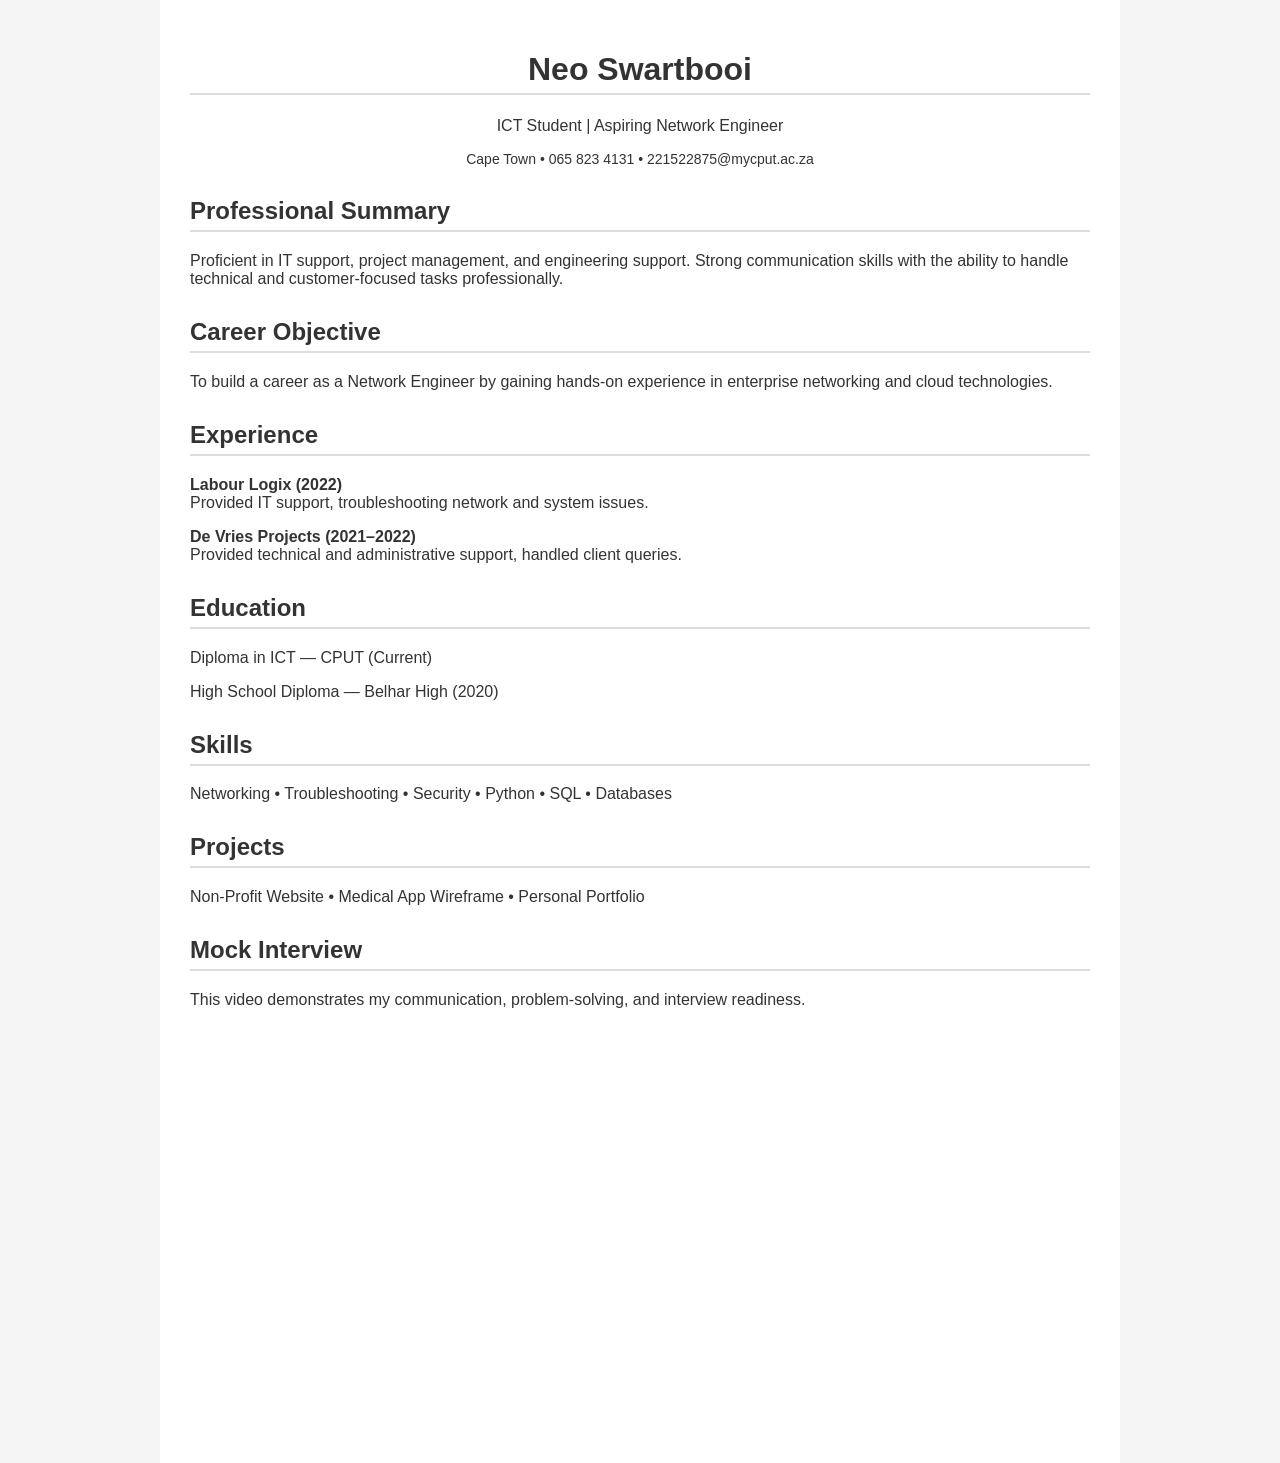
==== index.html @ 08dfc657 "Create initial portfolio HTML file for Neo Swartbooi This HTML file serves as a portfolio for Neo Sw" ====
<!DOCTYPE html>
<html lang="en">
<head>
  <meta charset="UTF-8">
  <title>Neo Swartbooi | Portfolio</title>
  <style>
    body {
      font-family: Arial, sans-serif;
      margin: 0;
      background: #f5f5f5;
      color: #333;
    }
    .container {
      max-width: 900px;
      margin: auto;
      background: white;
      padding: 30px;
    }
    h1, h2 {
      border-bottom: 2px solid #ddd;
      padding-bottom: 5px;
    }
    .header {
      text-align: center;
    }
    .contact {
      margin: 10px 0;
      font-size: 14px;
    }
    .section {
      margin-top: 30px;
    }
    .video {
      text-align: center;
      margin-top: 20px;
    }
    iframe {
      width: 100%;
      height: 400px;
      border: none;
    }
  </style>
</head>

<body>
<div class="container">

  <div class="header">
    <h1>Neo Swartbooi</h1>
    <p>ICT Student | Aspiring Network Engineer</p>
    <div class="contact">
      Cape Town • 065 823 4131 • 221522875@mycput.ac.za
    </div>
  </div>

  <div class="section">
    <h2>Professional Summary</h2>
    <p>
      Proficient in IT support, project management, and engineering support.
      Strong communication skills with the ability to handle technical and customer-focused tasks professionally.
    </p>
  </div>

  <div class="section">
    <h2>Career Objective</h2>
    <p>
      To build a career as a Network Engineer by gaining hands-on experience in enterprise networking and cloud technologies.
    </p>
  </div>

  <div class="section">
    <h2>Experience</h2>
    <p><strong>Labour Logix (2022)</strong><br>
      Provided IT support, troubleshooting network and system issues.</p>

    <p><strong>De Vries Projects (2021–2022)</strong><br>
      Provided technical and administrative support, handled client queries.</p>
  </div>

  <div class="section">
    <h2>Education</h2>
    <p>Diploma in ICT — CPUT (Current)</p>
    <p>High School Diploma — Belhar High (2020)</p>
  </div>

  <div class="section">
    <h2>Skills</h2>
    <p>Networking • Troubleshooting • Security • Python • SQL • Databases</p>
  </div>

  <div class="section">
    <h2>Projects</h2>
    <p>Non-Profit Website • Medical App Wireframe • Personal Portfolio</p>
  </div>

  <div class="section">
    <h2>Mock Interview</h2>
    <p>This video demonstrates my communication, problem-solving, and interview readiness.</p>

    <div class="video">
      <!-- REPLACE LINK BELOW -->
       <iframe src="https://drive.google.com/file/d/17Eei-bvXzCRgVaBqD74ay3Vz9YQXclZ1/view?usp=sharing" width="100%" height="400"></iframe>
    </div>
  </div>

</div>
</body>
</html>
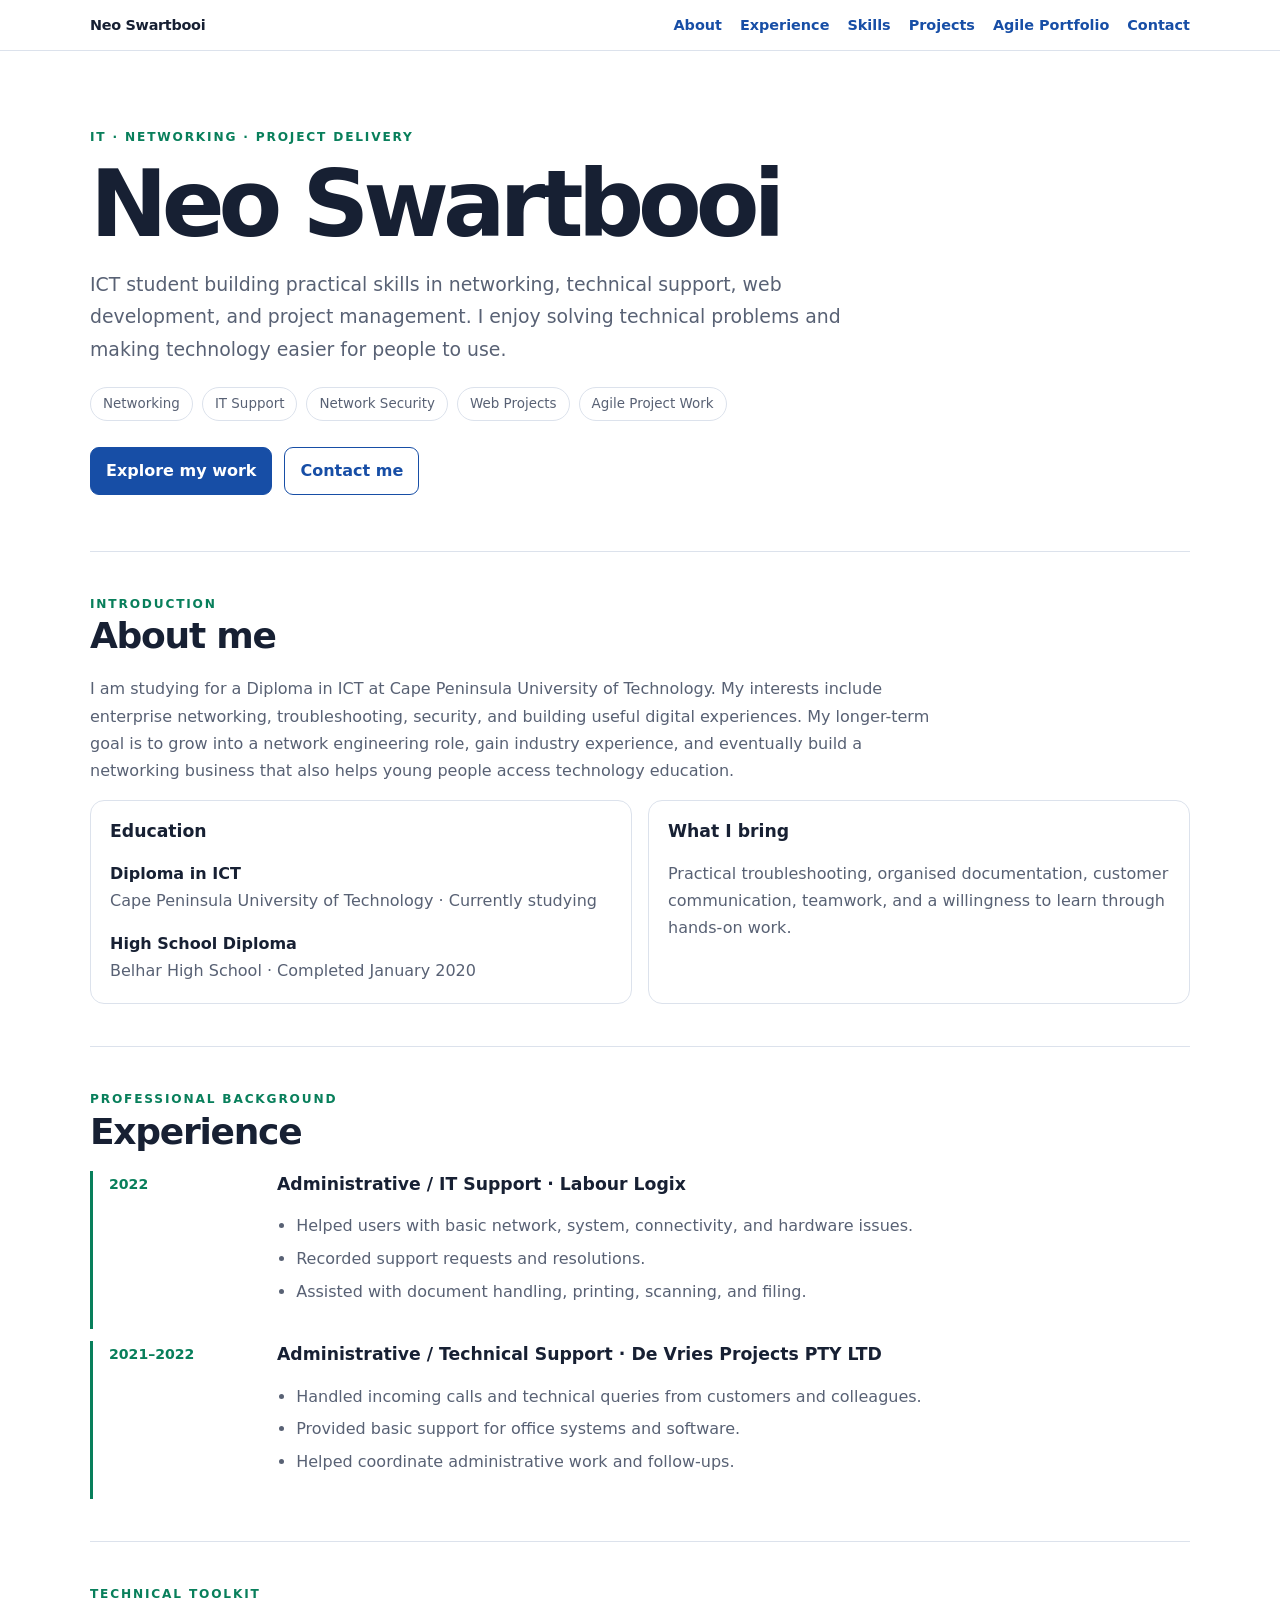
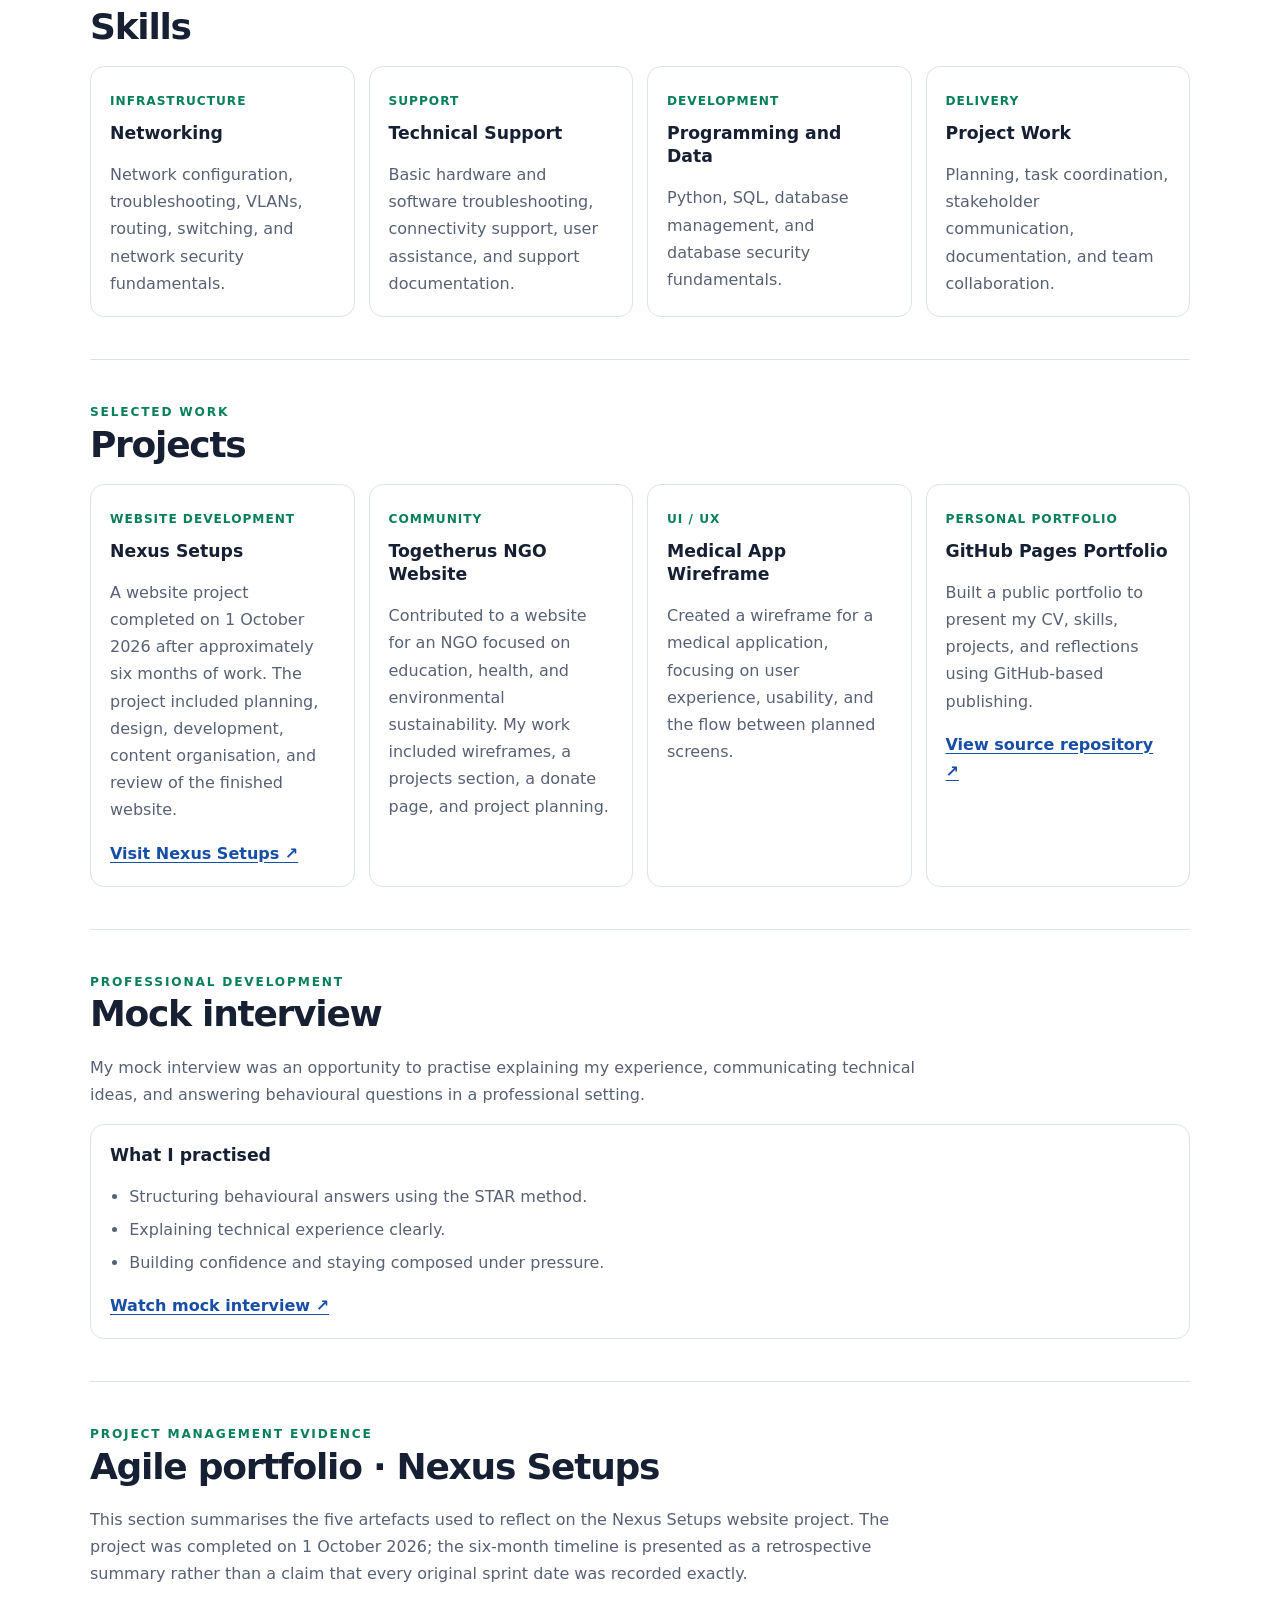
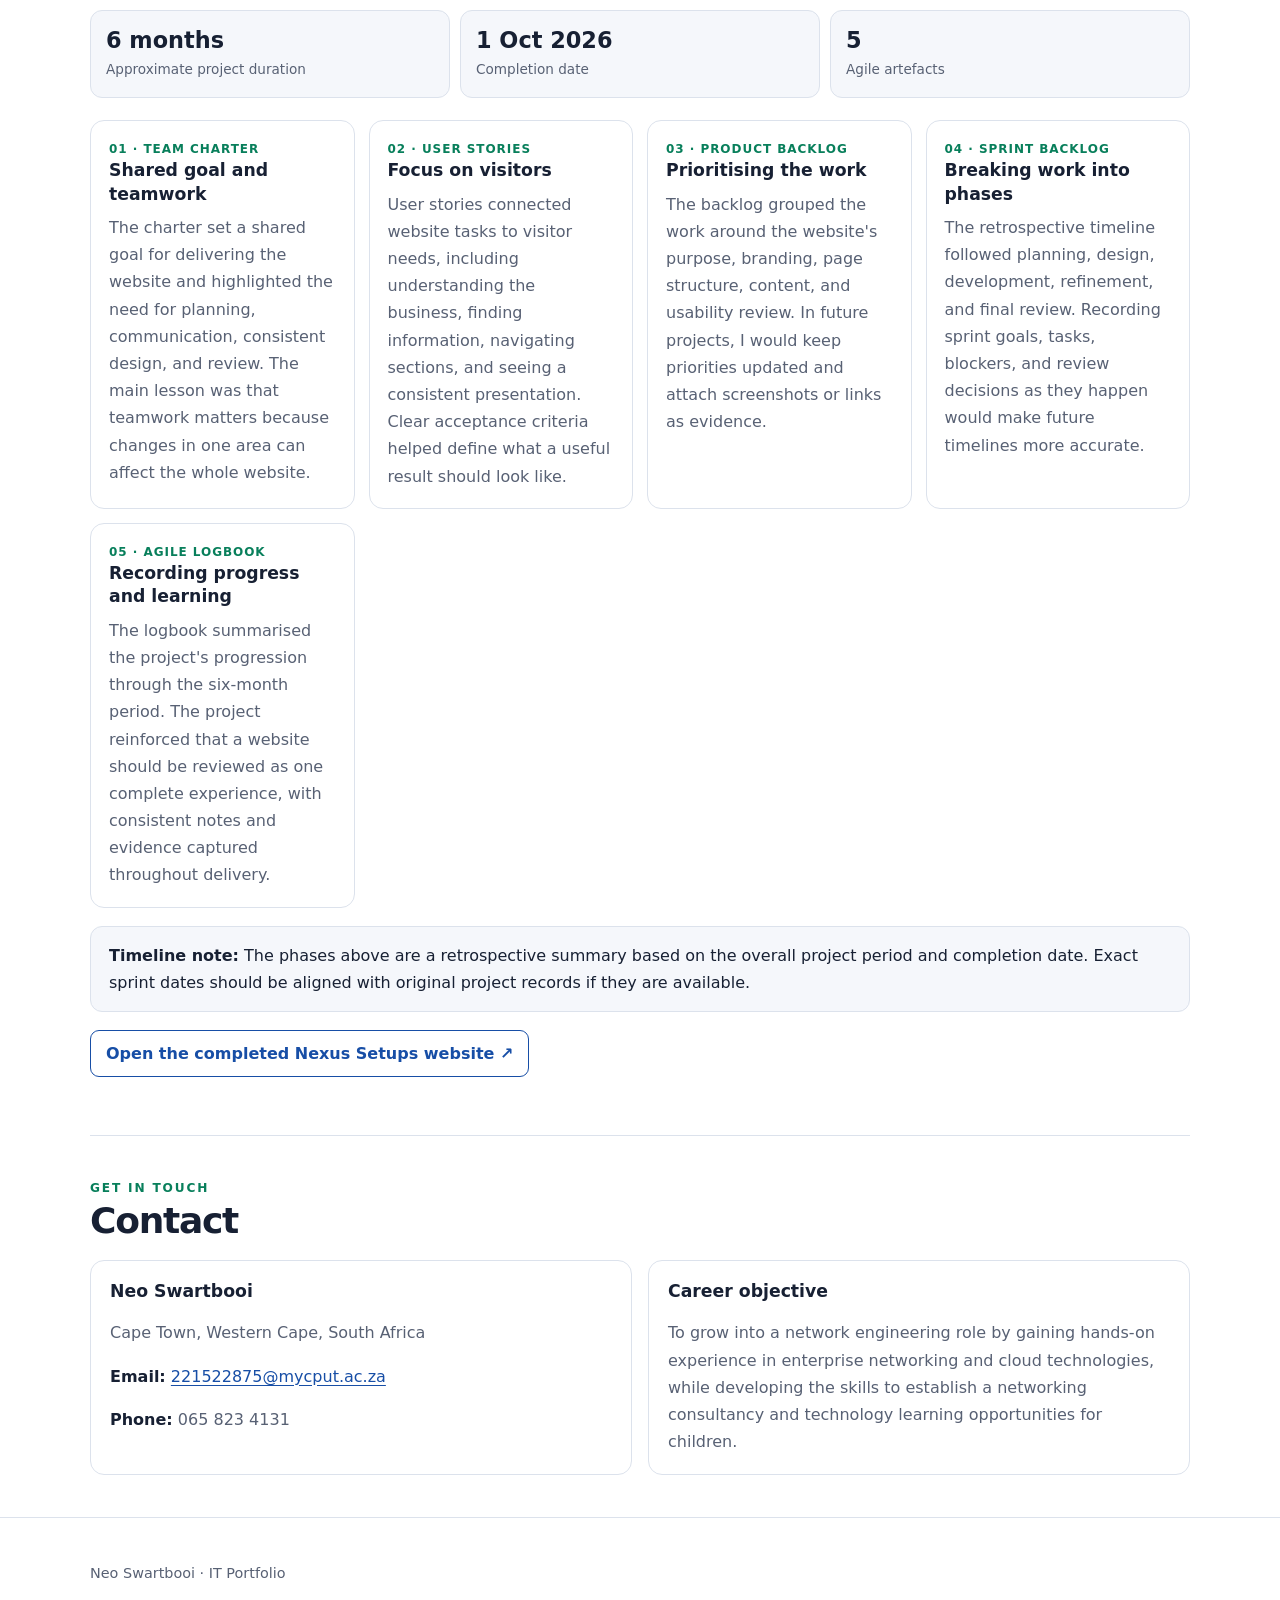
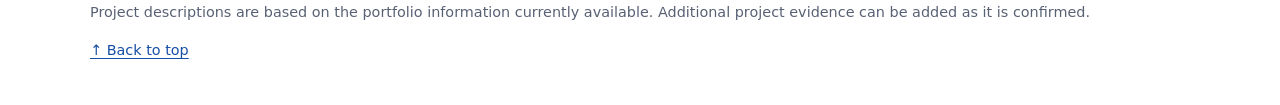
==== commit c222cbe2: "Add responsive portfolio homepage inspired by reference layout" ====
--- a/index.html
+++ b/index.html
@@ -1,108 +1,79 @@
-<!DOCTYPE html>
+<!doctype html>
 <html lang="en">
 <head>
-  <meta charset="UTF-8">
-  <title>Neo Swartbooi | Portfolio</title>
-  <style>
-    body {
-      font-family: Arial, sans-serif;
-      margin: 0;
-      background: #f5f5f5;
-      color: #333;
-    }
-    .container {
-      max-width: 900px;
-      margin: auto;
-      background: white;
-      padding: 30px;
-    }
-    h1, h2 {
-      border-bottom: 2px solid #ddd;
-      padding-bottom: 5px;
-    }
-    .header {
-      text-align: center;
-    }
-    .contact {
-      margin: 10px 0;
-      font-size: 14px;
-    }
-    .section {
-      margin-top: 30px;
-    }
-    .video {
-      text-align: center;
-      margin-top: 20px;
-    }
-    iframe {
-      width: 100%;
-      height: 400px;
-      border: none;
-    }
-  </style>
+<meta charset="utf-8">
+<meta name="viewport" content="width=device-width, initial-scale=1">
+<meta name="description" content="Neo Swartbooi's IT portfolio, featuring networking, technical support, web projects, and Agile project work.">
+<title>Neo Swartbooi | IT Portfolio</title>
+<style>
+:root{color-scheme:light;--bg:#fff;--panel:#fff;--soft:#f5f7fb;--line:#dce2ec;--text:#172033;--muted:#586174;--blue:#174ea6;--mint:#087f5b;--dark:#101827}
+*{box-sizing:border-box}html{scroll-behavior:smooth;scroll-padding-top:86px}body{margin:0;background:var(--bg);color:var(--text);font:16px/1.7 system-ui,-apple-system,BlinkMacSystemFont,"Segoe UI",sans-serif}a{color:var(--blue);text-underline-offset:3px}a:hover{color:var(--mint)}.wrap{width:min(1100px,92%);margin:auto}
+nav{position:sticky;top:0;z-index:10;background:rgba(255,255,255,.95);backdrop-filter:blur(14px);border-bottom:1px solid var(--line)}nav .wrap{display:flex;align-items:center;gap:18px;flex-wrap:wrap;padding:13px 0}nav a{text-decoration:none;font-size:.9rem;font-weight:650}.brand{margin-right:auto;color:var(--text);letter-spacing:-.02em}
+.hero{padding:76px 0 56px}.eyebrow{color:var(--mint);text-transform:uppercase;letter-spacing:.15em;font-size:.76rem;font-weight:800}.hero h1{font-size:clamp(3rem,8vw,5.8rem);line-height:.98;letter-spacing:-.065em;margin:.65rem 0 1rem}.lead{max-width:780px;font-size:1.18rem;color:var(--muted)}.pills{display:flex;flex-wrap:wrap;gap:9px;margin-top:22px}.pill{border:1px solid var(--line);border-radius:99px;padding:5px 12px;color:var(--muted);font-size:.84rem;background:#fff}.actions{display:flex;flex-wrap:wrap;gap:12px;margin-top:26px}.action{display:inline-block;border:1px solid var(--blue);border-radius:9px;padding:9px 15px;text-decoration:none;font-weight:700}.action.primary{background:var(--blue);color:#fff}.action.secondary{color:var(--blue)}
+section{padding:42px 0;border-top:1px solid var(--line)}h2{font-size:clamp(1.7rem,3.5vw,2.25rem);line-height:1.2;letter-spacing:-.035em;margin:0 0 18px}h3{font-size:1.08rem;line-height:1.35;margin:0 0 8px}p,li{color:var(--muted)}strong{color:var(--text)}.intro{max-width:850px}.grid{display:grid;grid-template-columns:repeat(auto-fit,minmax(225px,1fr));gap:14px}.two-col{display:grid;grid-template-columns:repeat(auto-fit,minmax(280px,1fr));gap:16px}.card{display:block;border:1px solid var(--line);border-radius:14px;padding:19px;background:var(--panel);text-decoration:none;color:inherit;transition:transform .18s ease,border-color .18s ease}.card:hover{transform:translateY(-3px);border-color:#a9b9d4}.card p{margin-bottom:0}.card h3{color:var(--text)}.card .tag{display:inline-block;margin-bottom:10px;color:var(--mint);font-size:.76rem;font-weight:800;letter-spacing:.08em;text-transform:uppercase}.stats{display:grid;grid-template-columns:repeat(auto-fit,minmax(140px,1fr));gap:10px;margin:22px 0}.stat{padding:15px;border:1px solid var(--line);border-radius:12px;background:var(--soft)}.stat b{display:block;font-size:1.4rem;line-height:1.3}.stat span{font-size:.85rem;color:var(--muted)}.callout{border:1px solid var(--line);background:var(--soft);padding:15px 18px;border-radius:12px;margin:18px 0}.timeline{display:grid;gap:12px}.timeline-item{display:grid;grid-template-columns:150px 1fr;gap:18px;border-left:3px solid var(--mint);padding:2px 0 8px 16px}.date{font-size:.88rem;font-weight:750;color:var(--mint)}.timeline-item p{margin:4px 0 0}.reflection-grid{display:grid;grid-template-columns:repeat(auto-fit,minmax(250px,1fr));gap:14px}.reflection-card{border:1px solid var(--line);border-radius:14px;padding:18px}.reflection-card p{margin:7px 0 0}.label{font-size:.75rem;text-transform:uppercase;letter-spacing:.08em;font-weight:800;color:var(--mint)}.small{font-size:.9rem}ul{padding-left:1.2rem}li{margin:.35rem 0}.project-link{font-weight:700}footer{border-top:1px solid var(--line);padding:28px 0 42px;color:var(--muted);font-size:.9rem}
+@media(max-width:650px){nav .wrap{gap:10px}nav a{font-size:.8rem}.brand{width:100%}.hero{padding:48px 0 38px}.timeline-item{grid-template-columns:1fr;gap:2px}section{padding:32px 0}}
+@media(prefers-reduced-motion:reduce){html{scroll-behavior:auto}.card{transition:none}.card:hover{transform:none}}
+</style>
 </head>
-
-<body>
-<div class="container">
-
-  <div class="header">
-    <h1>Neo Swartbooi</h1>
-    <p>ICT Student | Aspiring Network Engineer</p>
-    <div class="contact">
-      Cape Town • 065 823 4131 • 221522875@mycput.ac.za
-    </div>
-  </div>
-
-  <div class="section">
-    <h2>Professional Summary</h2>
-    <p>
-      Proficient in IT support, project management, and engineering support.
-      Strong communication skills with the ability to handle technical and customer-focused tasks professionally.
-    </p>
-  </div>
-
-  <div class="section">
-    <h2>Career Objective</h2>
-    <p>
-      To build a career as a Network Engineer by gaining hands-on experience in enterprise networking and cloud technologies.
-    </p>
-  </div>
-
-  <div class="section">
-    <h2>Experience</h2>
-    <p><strong>Labour Logix (2022)</strong><br>
-      Provided IT support, troubleshooting network and system issues.</p>
-
-    <p><strong>De Vries Projects (2021–2022)</strong><br>
-      Provided technical and administrative support, handled client queries.</p>
-  </div>
-
-  <div class="section">
-    <h2>Education</h2>
-    <p>Diploma in ICT — CPUT (Current)</p>
-    <p>High School Diploma — Belhar High (2020)</p>
-  </div>
-
-  <div class="section">
-    <h2>Skills</h2>
-    <p>Networking • Troubleshooting • Security • Python • SQL • Databases</p>
-  </div>
-
-  <div class="section">
-    <h2>Projects</h2>
-    <p>Non-Profit Website • Medical App Wireframe • Personal Portfolio</p>
-  </div>
-
-  <div class="section">
-    <h2>Mock Interview</h2>
-    <p>This video demonstrates my communication, problem-solving, and interview readiness.</p>
-
-    <div class="video">
-      <!-- REPLACE LINK BELOW -->
-       <iframe src="https://drive.google.com/file/d/17Eei-bvXzCRgVaBqD74ay3Vz9YQXclZ1/view?usp=sharing" width="100%" height="400"></iframe>
-    </div>
-  </div>
-
+<body id="top">
+<nav><div class="wrap">
+<a class="brand" href="#top">Neo Swartbooi</a><a href="#about">About</a><a href="#experience">Experience</a><a href="#skills">Skills</a><a href="#projects">Projects</a><a href="#agile">Agile Portfolio</a><a href="#contact">Contact</a>
+</div></nav>
+<header class="hero wrap">
+<div class="eyebrow">IT · Networking · Project Delivery</div>
+<h1>Neo Swartbooi</h1>
+<p class="lead">ICT student building practical skills in networking, technical support, web development, and project management. I enjoy solving technical problems and making technology easier for people to use.</p>
+<div class="pills"><span class="pill">Networking</span><span class="pill">IT Support</span><span class="pill">Network Security</span><span class="pill">Web Projects</span><span class="pill">Agile Project Work</span></div>
+<div class="actions"><a class="action primary" href="#projects">Explore my work</a><a class="action secondary" href="mailto:221522875@mycput.ac.za">Contact me</a></div>
+</header>
+<main class="wrap">
+<section id="about"><div class="eyebrow">Introduction</div><h2>About me</h2>
+<p class="intro">I am studying for a Diploma in ICT at Cape Peninsula University of Technology. My interests include enterprise networking, troubleshooting, security, and building useful digital experiences. My longer-term goal is to grow into a network engineering role, gain industry experience, and eventually build a networking business that also helps young people access technology education.</p>
+<div class="two-col">
+<div class="card"><h3>Education</h3><p><strong>Diploma in ICT</strong><br>Cape Peninsula University of Technology · Currently studying</p><p><strong>High School Diploma</strong><br>Belhar High School · Completed January 2020</p></div>
+<div class="card"><h3>What I bring</h3><p>Practical troubleshooting, organised documentation, customer communication, teamwork, and a willingness to learn through hands-on work.</p></div>
+</div></section>
+<section id="experience"><div class="eyebrow">Professional background</div><h2>Experience</h2>
+<div class="timeline">
+<div class="timeline-item"><div class="date">2022</div><div><h3>Administrative / IT Support · Labour Logix</h3><ul><li>Helped users with basic network, system, connectivity, and hardware issues.</li><li>Recorded support requests and resolutions.</li><li>Assisted with document handling, printing, scanning, and filing.</li></ul></div></div>
+<div class="timeline-item"><div class="date">2021–2022</div><div><h3>Administrative / Technical Support · De Vries Projects PTY LTD</h3><ul><li>Handled incoming calls and technical queries from customers and colleagues.</li><li>Provided basic support for office systems and software.</li><li>Helped coordinate administrative work and follow-ups.</li></ul></div></div>
+</div></section>
+<section id="skills"><div class="eyebrow">Technical toolkit</div><h2>Skills</h2>
+<div class="grid">
+<div class="card"><span class="tag">Infrastructure</span><h3>Networking</h3><p>Network configuration, troubleshooting, VLANs, routing, switching, and network security fundamentals.</p></div>
+<div class="card"><span class="tag">Support</span><h3>Technical Support</h3><p>Basic hardware and software troubleshooting, connectivity support, user assistance, and support documentation.</p></div>
+<div class="card"><span class="tag">Development</span><h3>Programming and Data</h3><p>Python, SQL, database management, and database security fundamentals.</p></div>
+<div class="card"><span class="tag">Delivery</span><h3>Project Work</h3><p>Planning, task coordination, stakeholder communication, documentation, and team collaboration.</p></div>
+</div></section>
+<section id="projects"><div class="eyebrow">Selected work</div><h2>Projects</h2>
+<div class="grid">
+<div class="card"><span class="tag">Website Development</span><h3>Nexus Setups</h3><p>A website project completed on 1 October 2026 after approximately six months of work. The project included planning, design, development, content organisation, and review of the finished website.</p><p><a class="project-link" href="https://www.setups.nexus/" target="_blank" rel="noopener noreferrer">Visit Nexus Setups ↗</a></p></div>
+<div class="card"><span class="tag">Community</span><h3>Togetherus NGO Website</h3><p>Contributed to a website for an NGO focused on education, health, and environmental sustainability. My work included wireframes, a projects section, a donate page, and project planning.</p></div>
+<div class="card"><span class="tag">UI / UX</span><h3>Medical App Wireframe</h3><p>Created a wireframe for a medical application, focusing on user experience, usability, and the flow between planned screens.</p></div>
+<div class="card"><span class="tag">Personal Portfolio</span><h3>GitHub Pages Portfolio</h3><p>Built a public portfolio to present my CV, skills, projects, and reflections using GitHub-based publishing.</p><p><a class="project-link" href="https://github.com/Codex-Neo/NeoSwartbooi.github.io" target="_blank" rel="noopener noreferrer">View source repository ↗</a></p></div>
 </div>
+</section>
+<section id="interview"><div class="eyebrow">Professional development</div><h2>Mock interview</h2><p class="intro">My mock interview was an opportunity to practise explaining my experience, communicating technical ideas, and answering behavioural questions in a professional setting.</p>
+<div class="card"><h3>What I practised</h3><ul><li>Structuring behavioural answers using the STAR method.</li><li>Explaining technical experience clearly.</li><li>Building confidence and staying composed under pressure.</li></ul><p><a class="project-link" href="https://drive.google.com/file/d/17Eei-bvXzCRgVaBqD74ay3Vz9YQXclZ1/view?usp=sharing" target="_blank" rel="noopener noreferrer">Watch mock interview ↗</a></p></div>
+</section>
+<section id="agile"><div class="eyebrow">Project management evidence</div><h2>Agile portfolio · Nexus Setups</h2>
+<p class="intro">This section summarises the five artefacts used to reflect on the Nexus Setups website project. The project was completed on 1 October 2026; the six-month timeline is presented as a retrospective summary rather than a claim that every original sprint date was recorded exactly.</p>
+<div class="stats"><div class="stat"><b>6 months</b><span>Approximate project duration</span></div><div class="stat"><b>1 Oct 2026</b><span>Completion date</span></div><div class="stat"><b>5</b><span>Agile artefacts</span></div></div>
+<div class="reflection-grid">
+<article class="reflection-card"><div class="label">01 · Team charter</div><h3>Shared goal and teamwork</h3><p>The charter set a shared goal for delivering the website and highlighted the need for planning, communication, consistent design, and review. The main lesson was that teamwork matters because changes in one area can affect the whole website.</p></article>
+<article class="reflection-card"><div class="label">02 · User stories</div><h3>Focus on visitors</h3><p>User stories connected website tasks to visitor needs, including understanding the business, finding information, navigating sections, and seeing a consistent presentation. Clear acceptance criteria helped define what a useful result should look like.</p></article>
+<article class="reflection-card"><div class="label">03 · Product backlog</div><h3>Prioritising the work</h3><p>The backlog grouped the work around the website's purpose, branding, page structure, content, and usability review. In future projects, I would keep priorities updated and attach screenshots or links as evidence.</p></article>
+<article class="reflection-card"><div class="label">04 · Sprint backlog</div><h3>Breaking work into phases</h3><p>The retrospective timeline followed planning, design, development, refinement, and final review. Recording sprint goals, tasks, blockers, and review decisions as they happen would make future timelines more accurate.</p></article>
+<article class="reflection-card"><div class="label">05 · Agile logbook</div><h3>Recording progress and learning</h3><p>The logbook summarised the project's progression through the six-month period. The project reinforced that a website should be reviewed as one complete experience, with consistent notes and evidence captured throughout delivery.</p></article>
+</div>
+<div class="callout"><strong>Timeline note:</strong> The phases above are a retrospective summary based on the overall project period and completion date. Exact sprint dates should be aligned with original project records if they are available.</div>
+<p><a class="action secondary" href="https://www.setups.nexus/" target="_blank" rel="noopener noreferrer">Open the completed Nexus Setups website ↗</a></p>
+</section>
+<section id="contact"><div class="eyebrow">Get in touch</div><h2>Contact</h2><div class="two-col">
+<div class="card"><h3>Neo Swartbooi</h3><p>Cape Town, Western Cape, South Africa</p><p><strong>Email:</strong> <a href="mailto:221522875@mycput.ac.za">221522875@mycput.ac.za</a></p><p><strong>Phone:</strong> 065 823 4131</p></div>
+<div class="card"><h3>Career objective</h3><p>To grow into a network engineering role by gaining hands-on experience in enterprise networking and cloud technologies, while developing the skills to establish a networking consultancy and technology learning opportunities for children.</p></div>
+</div></section>
+</main>
+<footer><div class="wrap"><p>Neo Swartbooi · IT Portfolio</p><p>Project descriptions are based on the portfolio information currently available. Additional project evidence can be added as it is confirmed.</p><a href="#top">↑ Back to top</a></div></footer>
 </body>
-</html>
+</html>
